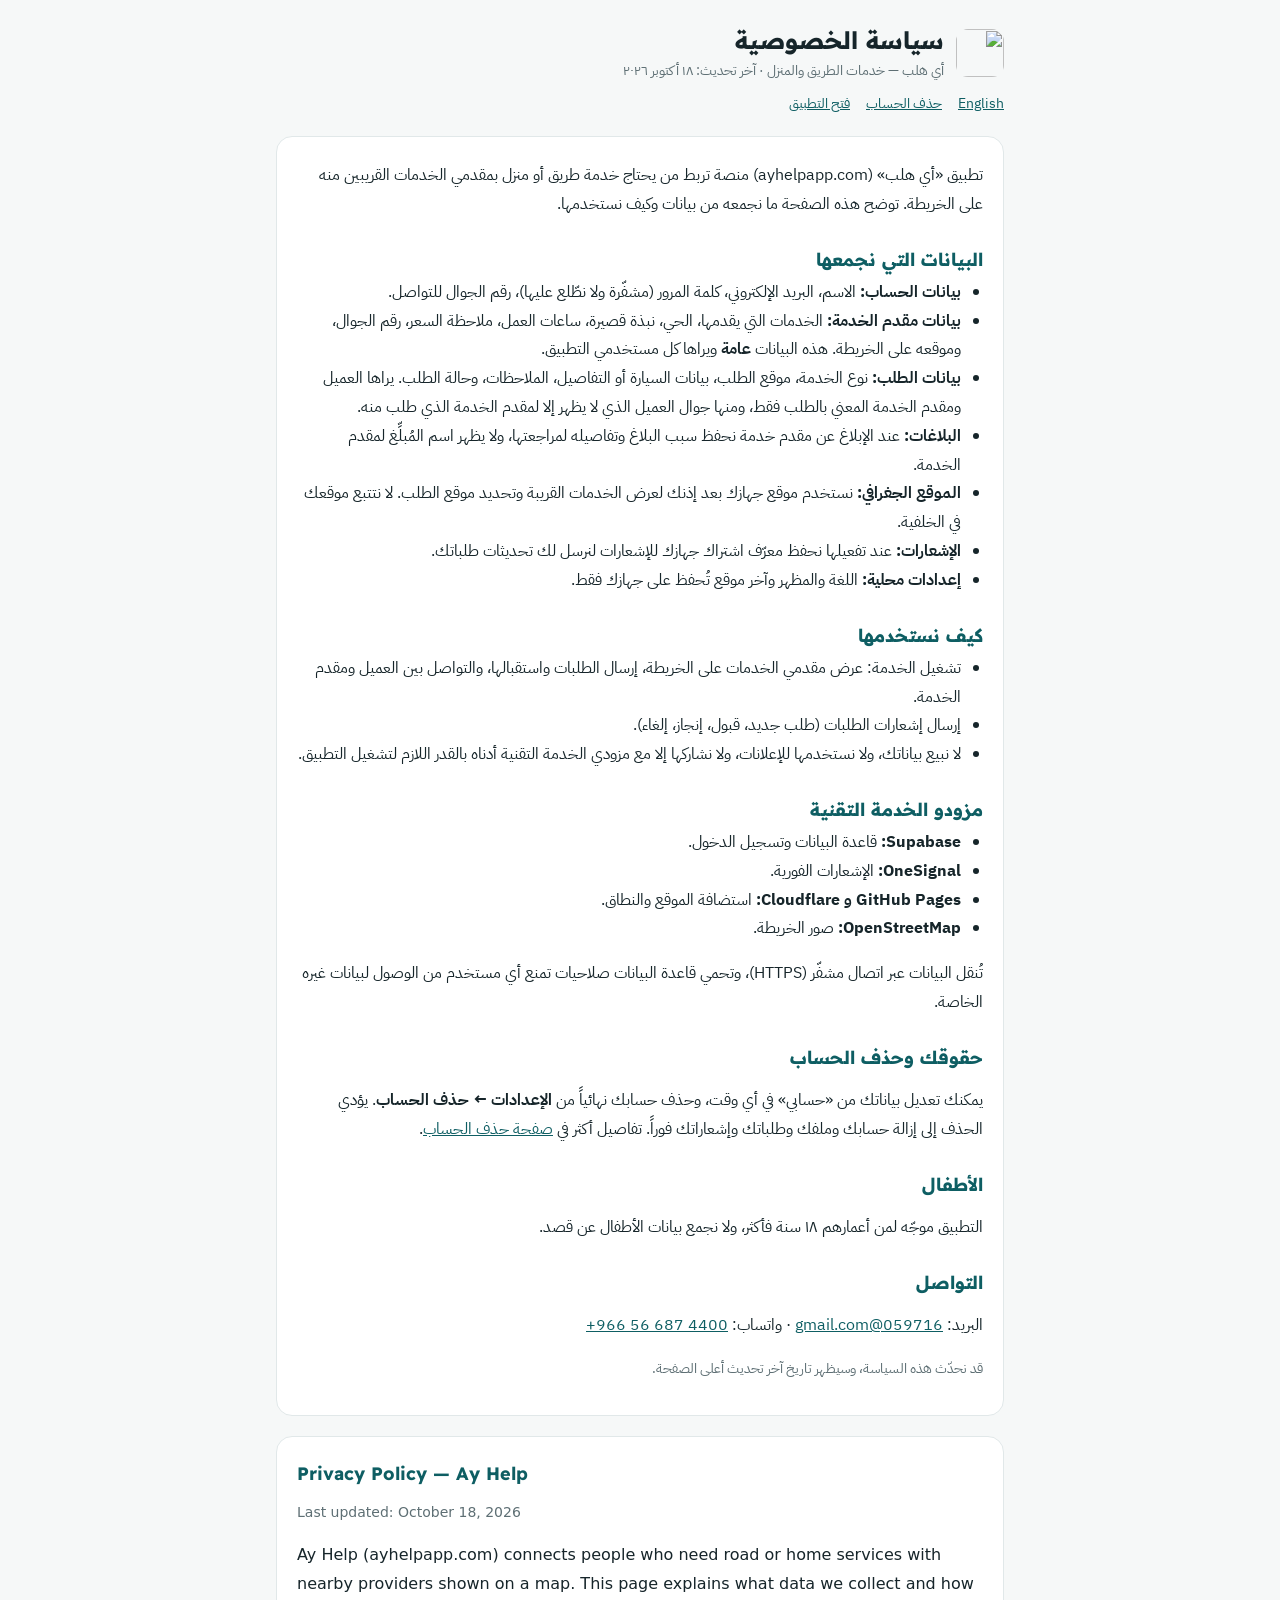
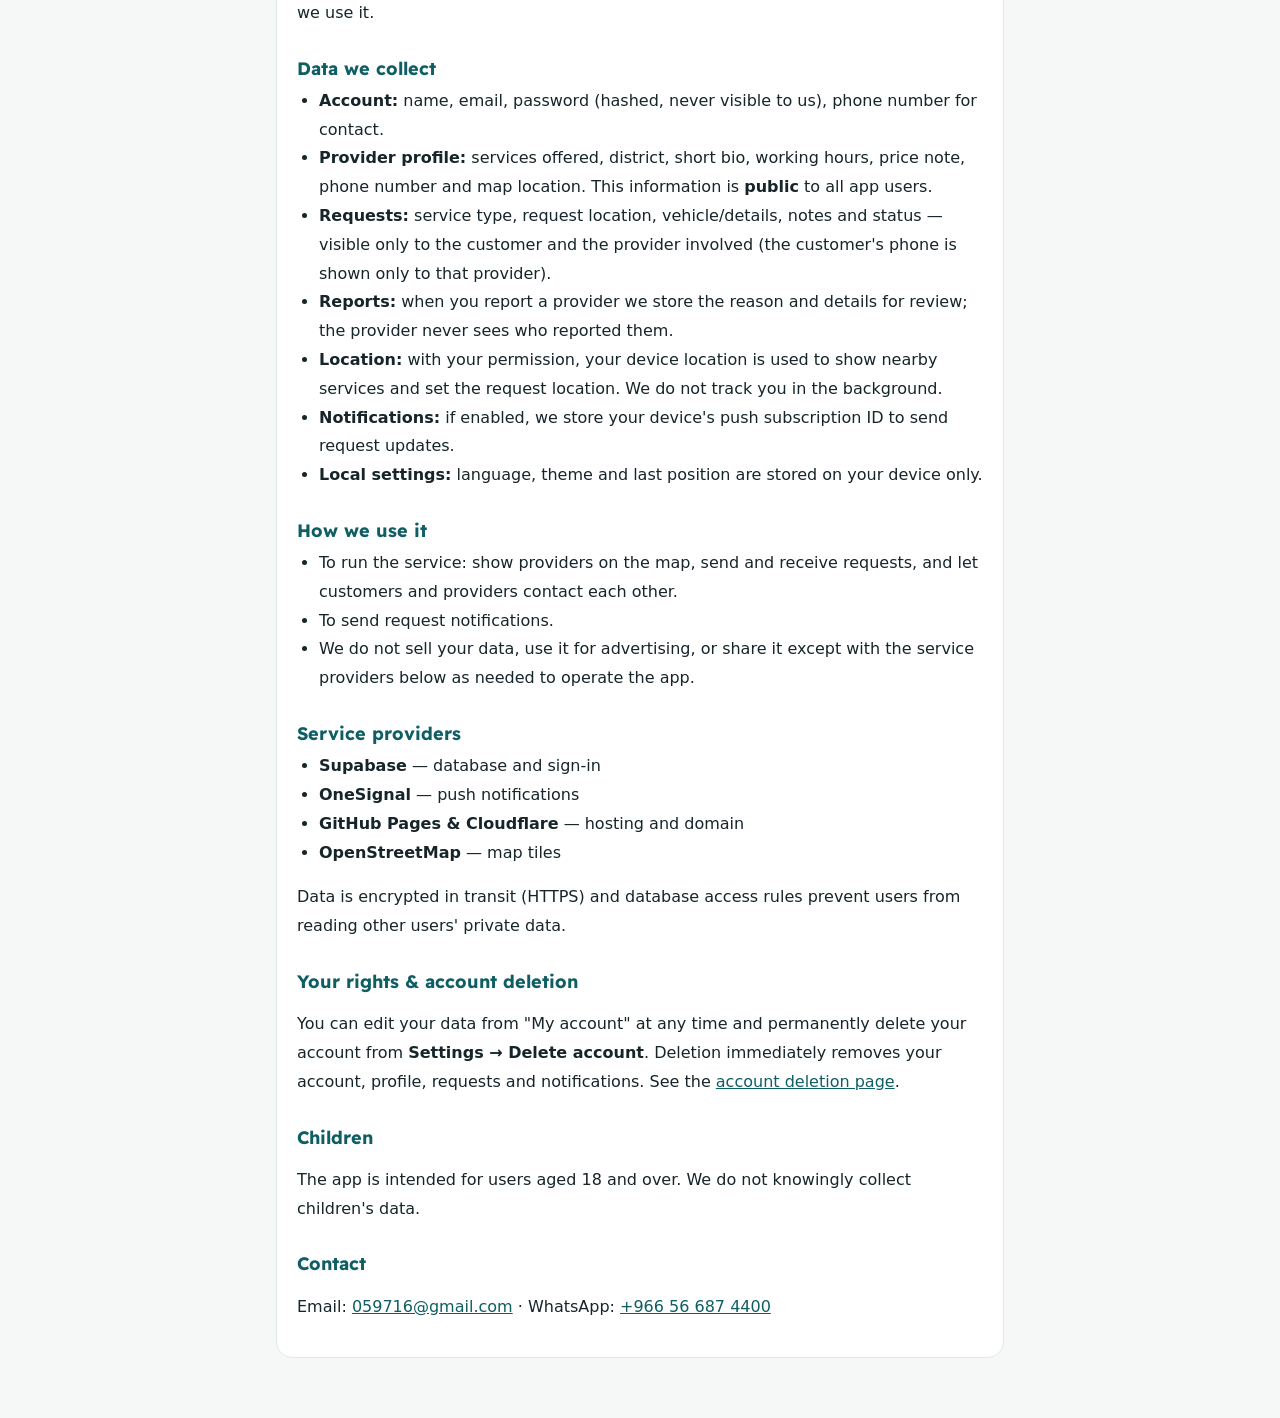
==== privacy.html @ e89acbd2 "Add files via upload" ====
<!doctype html>
<html lang="ar" dir="rtl">
<head>
<meta charset="utf-8">
<meta name="viewport" content="width=device-width,initial-scale=1">
<title>سياسة الخصوصية — أي هلب | Privacy Policy — Ay Help</title>
<meta name="theme-color" content="#0E5E63">
<link rel="icon" href="icon-192.png">
<link rel="stylesheet" href="https://fonts.googleapis.com/css2?family=Readex+Pro:wght@600;700&family=IBM+Plex+Sans+Arabic:wght@400;600&display=swap">
<style>
:root{--brand:#0E5E63;--bg:#F6F8F8;--ink:#16252A;--muted:#5E6F74;--line:#E1E8E9;--surface:#fff}
@media (prefers-color-scheme:dark){:root{--bg:#0F1719;--ink:#E7EEEF;--muted:#9AAAAE;--line:#26353A;--surface:#172225;--brand:#5FB8BD}}
*{box-sizing:border-box}body{margin:0;background:var(--bg);color:var(--ink);font:16px/1.8 "IBM Plex Sans Arabic",system-ui,sans-serif}
.wrap{max-width:760px;margin:0 auto;padding:24px 16px 60px}
header{display:flex;align-items:center;gap:12px;margin-bottom:8px}header img{width:48px;height:48px;border-radius:12px}
h1,h2{font-family:"Readex Pro",sans-serif;line-height:1.4}h1{font-size:24px;margin:0}h2{font-size:18px;margin:28px 0 6px;color:var(--brand)}
.card{background:var(--surface);border:1px solid var(--line);border-radius:16px;padding:8px 20px 20px;margin-top:20px}
.muted{color:var(--muted);font-size:14px}a{color:var(--brand)}ul{padding-inline-start:22px;margin:6px 0}
.en{direction:ltr;text-align:left;font-family:system-ui,-apple-system,"Segoe UI",sans-serif}
nav{display:flex;gap:16px;flex-wrap:wrap;font-size:14px;margin-top:8px}
</style>
</head>
<body><div class="wrap">
<header><img src="icon-192.png" alt=""><div><h1>سياسة الخصوصية</h1><div class="muted">أي هلب — خدمات الطريق والمنزل · آخر تحديث: ١٨ أكتوبر ٢٠٢٦</div></div></header>
<nav><a href="#en">English</a><a href="delete-account.html">حذف الحساب</a><a href="./">فتح التطبيق</a></nav>

<div class="card">
<p>تطبيق «أي هلب» (ayhelpapp.com) منصة تربط من يحتاج خدمة طريق أو منزل بمقدمي الخدمات القريبين منه على الخريطة. توضح هذه الصفحة ما نجمعه من بيانات وكيف نستخدمها.</p>

<h2>البيانات التي نجمعها</h2>
<ul>
<li><b>بيانات الحساب:</b> الاسم، البريد الإلكتروني، كلمة المرور (مشفّرة ولا نطّلع عليها)، رقم الجوال للتواصل.</li>
<li><b>بيانات مقدم الخدمة:</b> الخدمات التي يقدمها، الحي، نبذة قصيرة، ساعات العمل، ملاحظة السعر، رقم الجوال، وموقعه على الخريطة. هذه البيانات <b>عامة</b> ويراها كل مستخدمي التطبيق.</li>
<li><b>بيانات الطلب:</b> نوع الخدمة، موقع الطلب، بيانات السيارة أو التفاصيل، الملاحظات، وحالة الطلب. يراها العميل ومقدم الخدمة المعني بالطلب فقط، ومنها جوال العميل الذي لا يظهر إلا لمقدم الخدمة الذي طلب منه.</li>
<li><b>البلاغات:</b> عند الإبلاغ عن مقدم خدمة نحفظ سبب البلاغ وتفاصيله لمراجعتها، ولا يظهر اسم المُبلِّغ لمقدم الخدمة.</li>
<li><b>الموقع الجغرافي:</b> نستخدم موقع جهازك بعد إذنك لعرض الخدمات القريبة وتحديد موقع الطلب. لا نتتبع موقعك في الخلفية.</li>
<li><b>الإشعارات:</b> عند تفعيلها نحفظ معرّف اشتراك جهازك للإشعارات لنرسل لك تحديثات طلباتك.</li>
<li><b>إعدادات محلية:</b> اللغة والمظهر وآخر موقع تُحفظ على جهازك فقط.</li>
</ul>

<h2>كيف نستخدمها</h2>
<ul>
<li>تشغيل الخدمة: عرض مقدمي الخدمات على الخريطة، إرسال الطلبات واستقبالها، والتواصل بين العميل ومقدم الخدمة.</li>
<li>إرسال إشعارات الطلبات (طلب جديد، قبول، إنجاز، إلغاء).</li>
<li>لا نبيع بياناتك، ولا نستخدمها للإعلانات، ولا نشاركها إلا مع مزودي الخدمة التقنية أدناه بالقدر اللازم لتشغيل التطبيق.</li>
</ul>

<h2>مزودو الخدمة التقنية</h2>
<ul>
<li><b>Supabase:</b> قاعدة البيانات وتسجيل الدخول.</li>
<li><b>OneSignal:</b> الإشعارات الفورية.</li>
<li><b>GitHub Pages و Cloudflare:</b> استضافة الموقع والنطاق.</li>
<li><b>OpenStreetMap:</b> صور الخريطة.</li>
</ul>
<p>تُنقل البيانات عبر اتصال مشفّر (HTTPS)، وتحمي قاعدة البيانات صلاحيات تمنع أي مستخدم من الوصول لبيانات غيره الخاصة.</p>

<h2>حقوقك وحذف الحساب</h2>
<p>يمكنك تعديل بياناتك من «حسابي» في أي وقت، وحذف حسابك نهائياً من <b>الإعدادات ← حذف الحساب</b>. يؤدي الحذف إلى إزالة حسابك وملفك وطلباتك وإشعاراتك فوراً. تفاصيل أكثر في <a href="delete-account.html">صفحة حذف الحساب</a>.</p>

<h2>الأطفال</h2>
<p>التطبيق موجّه لمن أعمارهم ١٨ سنة فأكثر، ولا نجمع بيانات الأطفال عن قصد.</p>

<h2>التواصل</h2>
<p>البريد: <a href="mailto:059716@gmail.com">059716@gmail.com</a> · واتساب: <a href="https://wa.me/966566874400" dir="ltr">+966 56 687 4400</a></p>
<p class="muted">قد نحدّث هذه السياسة، وسيظهر تاريخ آخر تحديث أعلى الصفحة.</p>
</div>

<div class="card en" id="en" lang="en" dir="ltr">
<h2 style="margin-top:16px">Privacy Policy — Ay Help</h2>
<p class="muted">Last updated: October 18, 2026</p>
<p>Ay Help (ayhelpapp.com) connects people who need road or home services with nearby providers shown on a map. This page explains what data we collect and how we use it.</p>
<h2>Data we collect</h2>
<ul>
<li><b>Account:</b> name, email, password (hashed, never visible to us), phone number for contact.</li>
<li><b>Provider profile:</b> services offered, district, short bio, working hours, price note, phone number and map location. This information is <b>public</b> to all app users.</li>
<li><b>Requests:</b> service type, request location, vehicle/details, notes and status — visible only to the customer and the provider involved (the customer's phone is shown only to that provider).</li>
<li><b>Reports:</b> when you report a provider we store the reason and details for review; the provider never sees who reported them.</li>
<li><b>Location:</b> with your permission, your device location is used to show nearby services and set the request location. We do not track you in the background.</li>
<li><b>Notifications:</b> if enabled, we store your device's push subscription ID to send request updates.</li>
<li><b>Local settings:</b> language, theme and last position are stored on your device only.</li>
</ul>
<h2>How we use it</h2>
<ul>
<li>To run the service: show providers on the map, send and receive requests, and let customers and providers contact each other.</li>
<li>To send request notifications.</li>
<li>We do not sell your data, use it for advertising, or share it except with the service providers below as needed to operate the app.</li>
</ul>
<h2>Service providers</h2>
<ul><li><b>Supabase</b> — database and sign-in</li><li><b>OneSignal</b> — push notifications</li><li><b>GitHub Pages &amp; Cloudflare</b> — hosting and domain</li><li><b>OpenStreetMap</b> — map tiles</li></ul>
<p>Data is encrypted in transit (HTTPS) and database access rules prevent users from reading other users' private data.</p>
<h2>Your rights &amp; account deletion</h2>
<p>You can edit your data from "My account" at any time and permanently delete your account from <b>Settings → Delete account</b>. Deletion immediately removes your account, profile, requests and notifications. See the <a href="delete-account.html#en">account deletion page</a>.</p>
<h2>Children</h2><p>The app is intended for users aged 18 and over. We do not knowingly collect children's data.</p>
<h2>Contact</h2><p>Email: <a href="mailto:059716@gmail.com">059716@gmail.com</a> · WhatsApp: <a href="https://wa.me/966566874400">+966 56 687 4400</a></p>
</div>
</div></body></html>
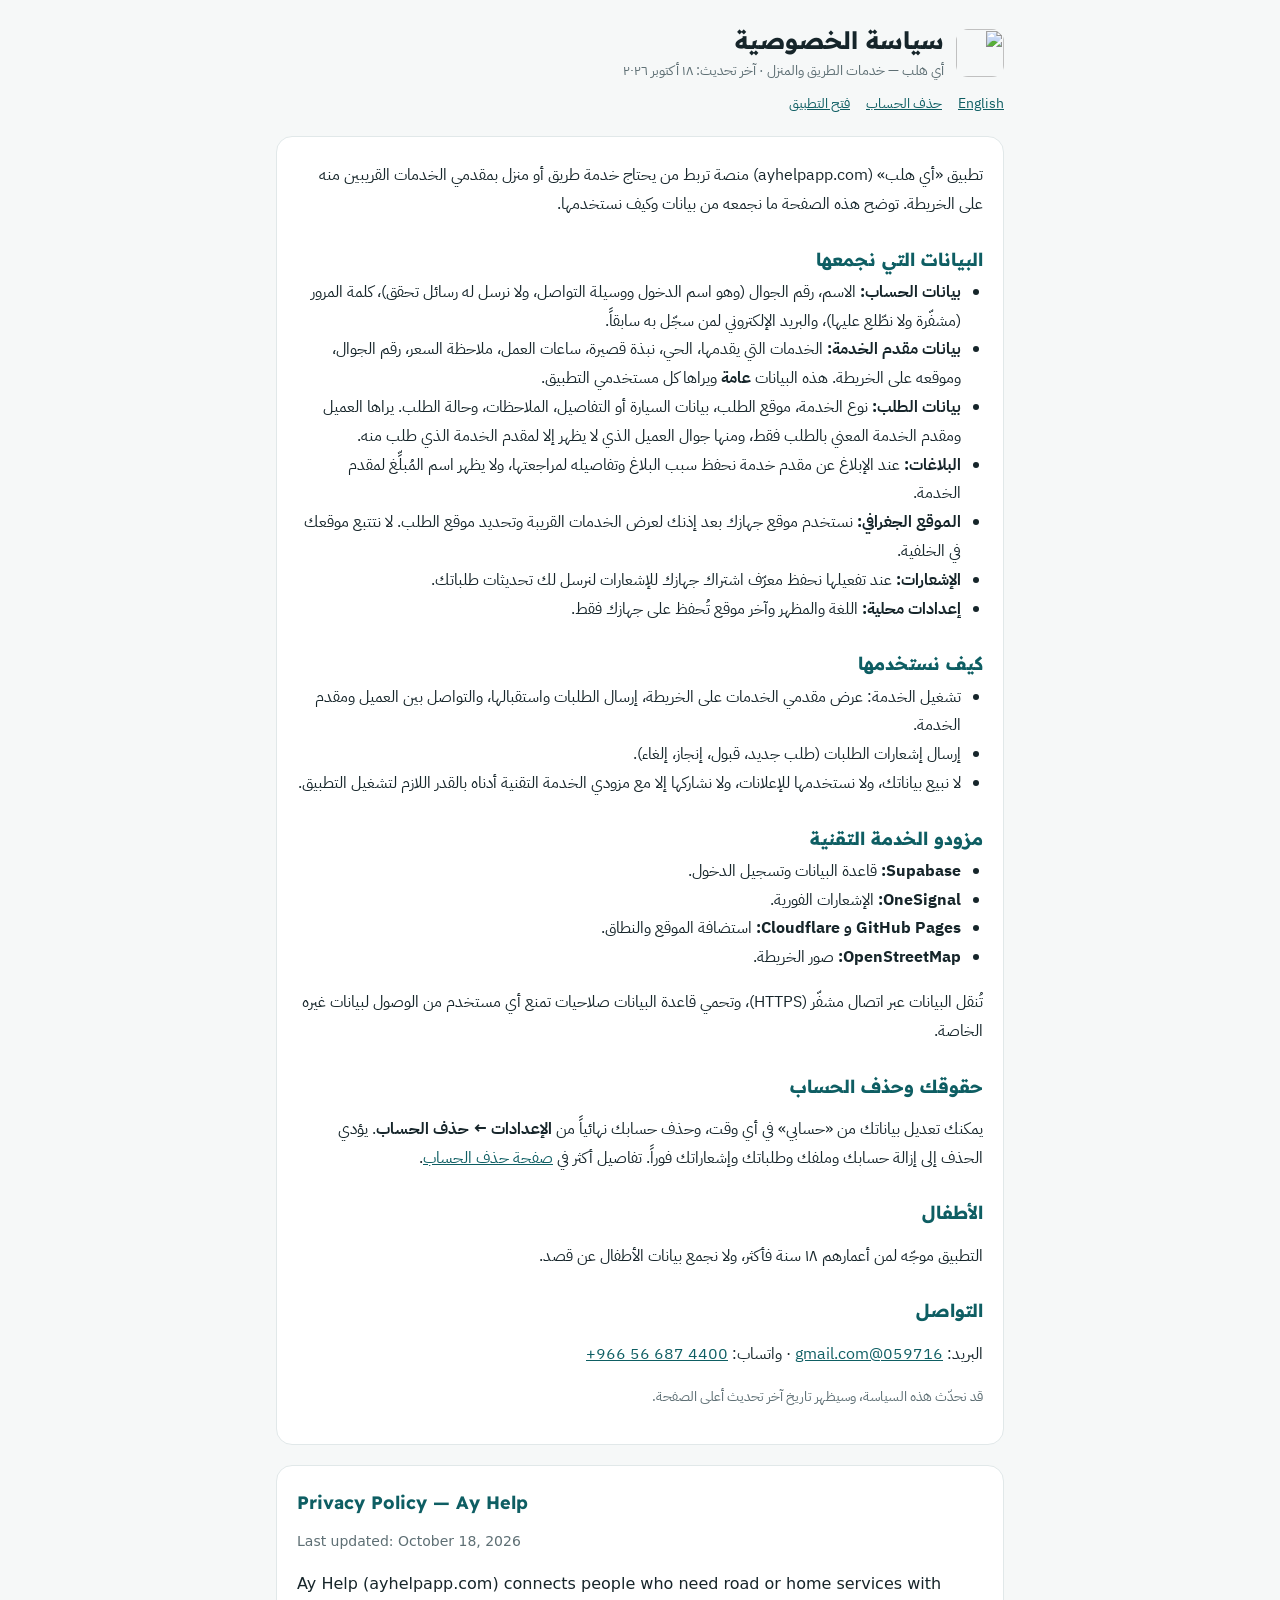
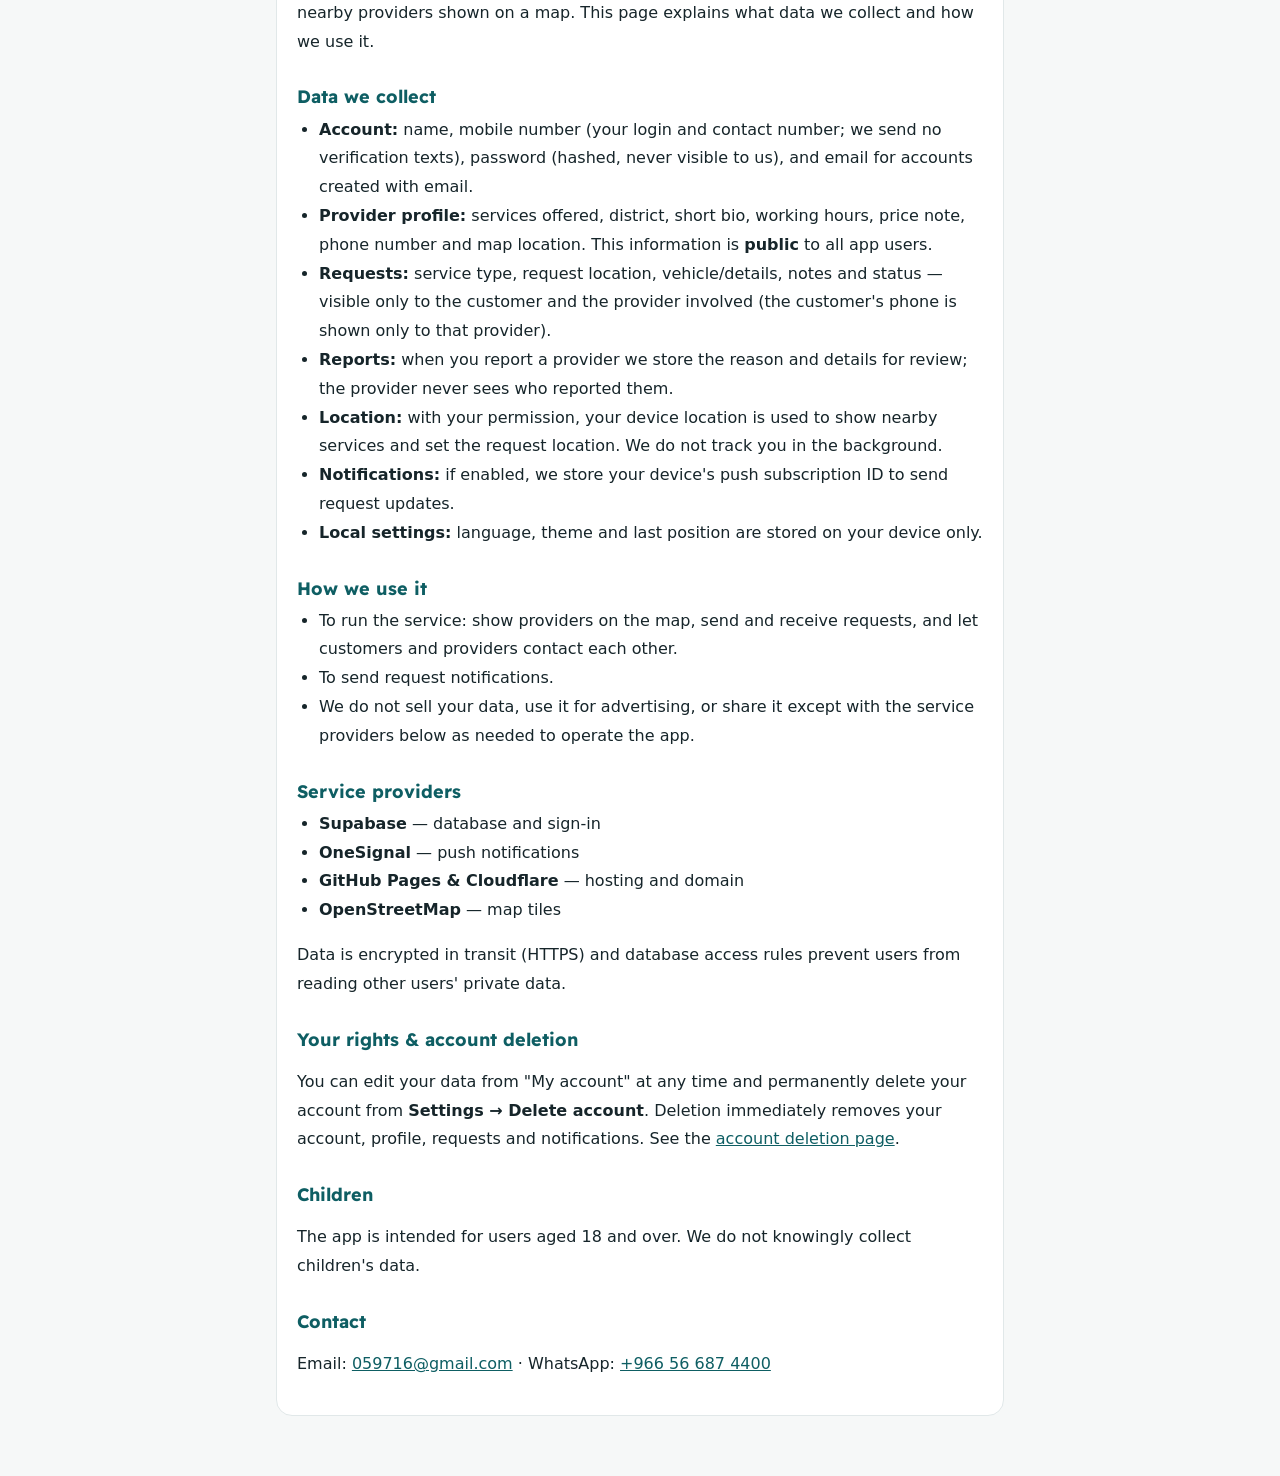
==== commit 0ebc2733: "v13: phone + password sign-in" ====
--- a/privacy.html
+++ b/privacy.html
@@ -29,7 +29,7 @@
 
 <h2>البيانات التي نجمعها</h2>
 <ul>
-<li><b>بيانات الحساب:</b> الاسم، البريد الإلكتروني، كلمة المرور (مشفّرة ولا نطّلع عليها)، رقم الجوال للتواصل.</li>
+<li><b>بيانات الحساب:</b> الاسم، رقم الجوال (وهو اسم الدخول ووسيلة التواصل، ولا نرسل له رسائل تحقق)، كلمة المرور (مشفّرة ولا نطّلع عليها)، والبريد الإلكتروني لمن سجّل به سابقاً.</li>
 <li><b>بيانات مقدم الخدمة:</b> الخدمات التي يقدمها، الحي، نبذة قصيرة، ساعات العمل، ملاحظة السعر، رقم الجوال، وموقعه على الخريطة. هذه البيانات <b>عامة</b> ويراها كل مستخدمي التطبيق.</li>
 <li><b>بيانات الطلب:</b> نوع الخدمة، موقع الطلب، بيانات السيارة أو التفاصيل، الملاحظات، وحالة الطلب. يراها العميل ومقدم الخدمة المعني بالطلب فقط، ومنها جوال العميل الذي لا يظهر إلا لمقدم الخدمة الذي طلب منه.</li>
 <li><b>البلاغات:</b> عند الإبلاغ عن مقدم خدمة نحفظ سبب البلاغ وتفاصيله لمراجعتها، ولا يظهر اسم المُبلِّغ لمقدم الخدمة.</li>
@@ -71,7 +71,7 @@
 <p>Ay Help (ayhelpapp.com) connects people who need road or home services with nearby providers shown on a map. This page explains what data we collect and how we use it.</p>
 <h2>Data we collect</h2>
 <ul>
-<li><b>Account:</b> name, email, password (hashed, never visible to us), phone number for contact.</li>
+<li><b>Account:</b> name, mobile number (your login and contact number; we send no verification texts), password (hashed, never visible to us), and email for accounts created with email.</li>
 <li><b>Provider profile:</b> services offered, district, short bio, working hours, price note, phone number and map location. This information is <b>public</b> to all app users.</li>
 <li><b>Requests:</b> service type, request location, vehicle/details, notes and status — visible only to the customer and the provider involved (the customer's phone is shown only to that provider).</li>
 <li><b>Reports:</b> when you report a provider we store the reason and details for review; the provider never sees who reported them.</li>
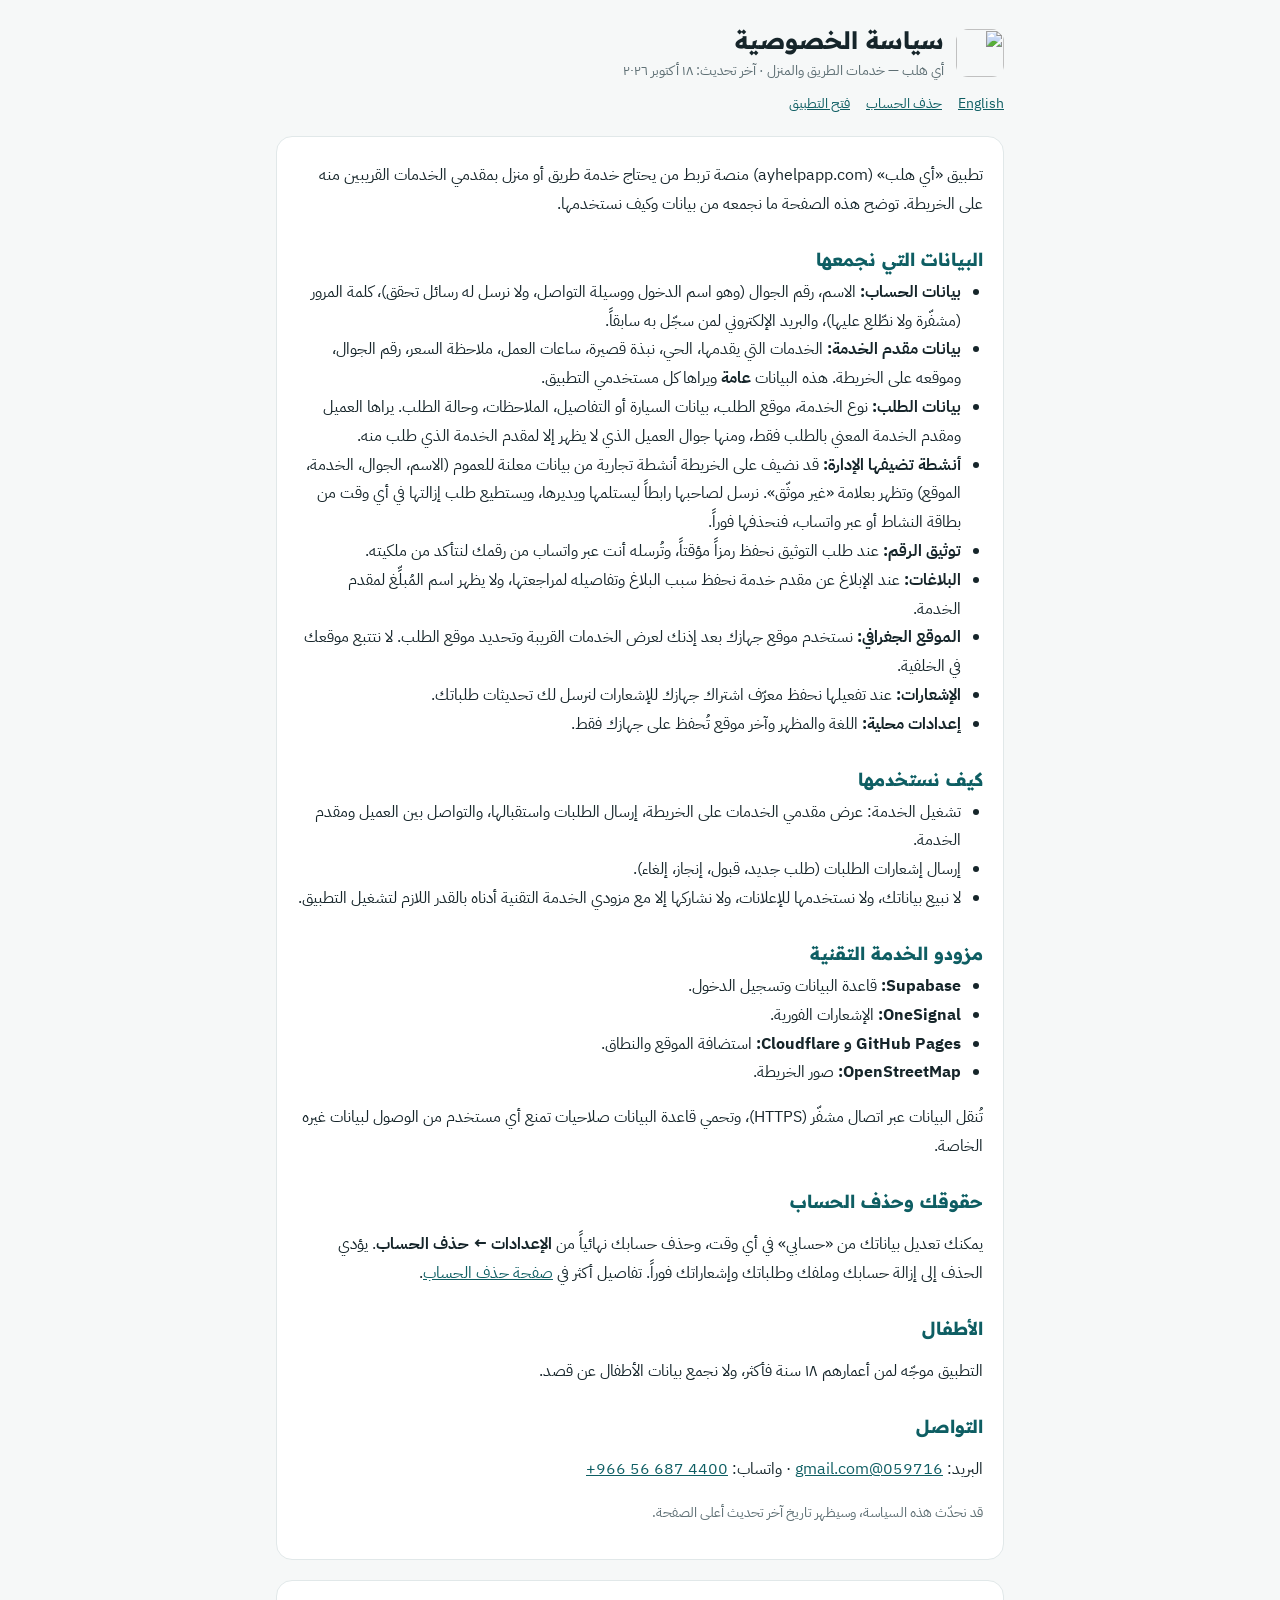
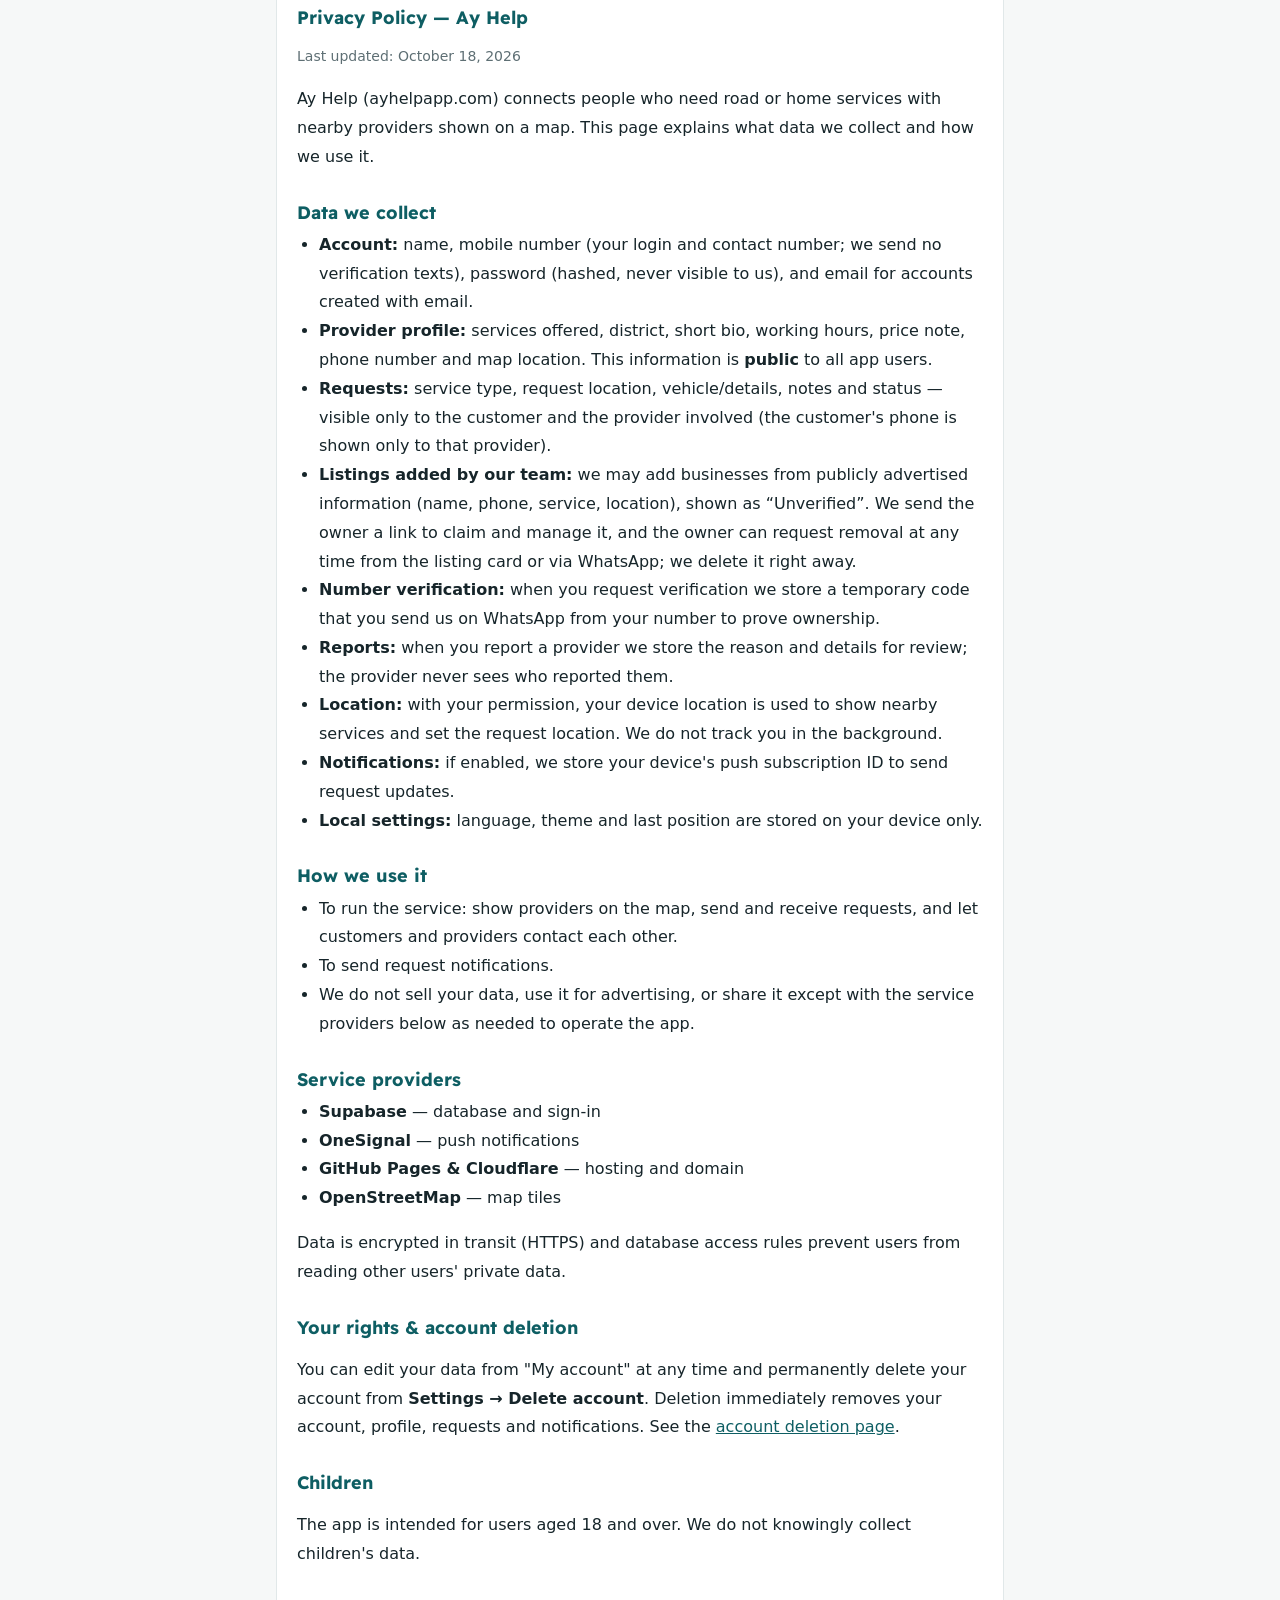
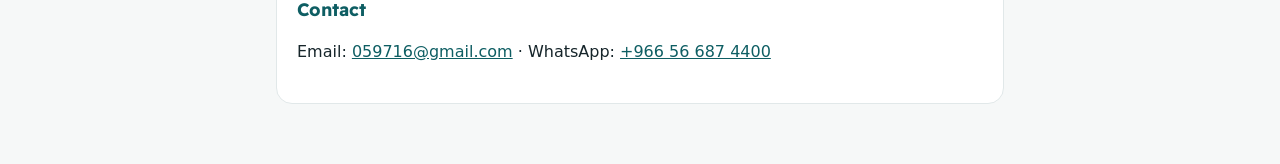
==== commit 94dbbdf0: "v20: admin panel, unverified listings, claim links, verification" ====
--- a/privacy.html
+++ b/privacy.html
@@ -32,6 +32,8 @@
 <li><b>بيانات الحساب:</b> الاسم، رقم الجوال (وهو اسم الدخول ووسيلة التواصل، ولا نرسل له رسائل تحقق)، كلمة المرور (مشفّرة ولا نطّلع عليها)، والبريد الإلكتروني لمن سجّل به سابقاً.</li>
 <li><b>بيانات مقدم الخدمة:</b> الخدمات التي يقدمها، الحي، نبذة قصيرة، ساعات العمل، ملاحظة السعر، رقم الجوال، وموقعه على الخريطة. هذه البيانات <b>عامة</b> ويراها كل مستخدمي التطبيق.</li>
 <li><b>بيانات الطلب:</b> نوع الخدمة، موقع الطلب، بيانات السيارة أو التفاصيل، الملاحظات، وحالة الطلب. يراها العميل ومقدم الخدمة المعني بالطلب فقط، ومنها جوال العميل الذي لا يظهر إلا لمقدم الخدمة الذي طلب منه.</li>
+<li><b>أنشطة تضيفها الإدارة:</b> قد نضيف على الخريطة أنشطة تجارية من بيانات معلنة للعموم (الاسم، الجوال، الخدمة، الموقع) وتظهر بعلامة «غير موثّق». نرسل لصاحبها رابطاً ليستلمها ويديرها، ويستطيع طلب إزالتها في أي وقت من بطاقة النشاط أو عبر واتساب، فنحذفها فوراً.</li>
+<li><b>توثيق الرقم:</b> عند طلب التوثيق نحفظ رمزاً مؤقتاً، وتُرسله أنت عبر واتساب من رقمك لنتأكد من ملكيته.</li>
 <li><b>البلاغات:</b> عند الإبلاغ عن مقدم خدمة نحفظ سبب البلاغ وتفاصيله لمراجعتها، ولا يظهر اسم المُبلِّغ لمقدم الخدمة.</li>
 <li><b>الموقع الجغرافي:</b> نستخدم موقع جهازك بعد إذنك لعرض الخدمات القريبة وتحديد موقع الطلب. لا نتتبع موقعك في الخلفية.</li>
 <li><b>الإشعارات:</b> عند تفعيلها نحفظ معرّف اشتراك جهازك للإشعارات لنرسل لك تحديثات طلباتك.</li>
@@ -74,6 +76,8 @@
 <li><b>Account:</b> name, mobile number (your login and contact number; we send no verification texts), password (hashed, never visible to us), and email for accounts created with email.</li>
 <li><b>Provider profile:</b> services offered, district, short bio, working hours, price note, phone number and map location. This information is <b>public</b> to all app users.</li>
 <li><b>Requests:</b> service type, request location, vehicle/details, notes and status — visible only to the customer and the provider involved (the customer's phone is shown only to that provider).</li>
+<li><b>Listings added by our team:</b> we may add businesses from publicly advertised information (name, phone, service, location), shown as “Unverified”. We send the owner a link to claim and manage it, and the owner can request removal at any time from the listing card or via WhatsApp; we delete it right away.</li>
+<li><b>Number verification:</b> when you request verification we store a temporary code that you send us on WhatsApp from your number to prove ownership.</li>
 <li><b>Reports:</b> when you report a provider we store the reason and details for review; the provider never sees who reported them.</li>
 <li><b>Location:</b> with your permission, your device location is used to show nearby services and set the request location. We do not track you in the background.</li>
 <li><b>Notifications:</b> if enabled, we store your device's push subscription ID to send request updates.</li>
